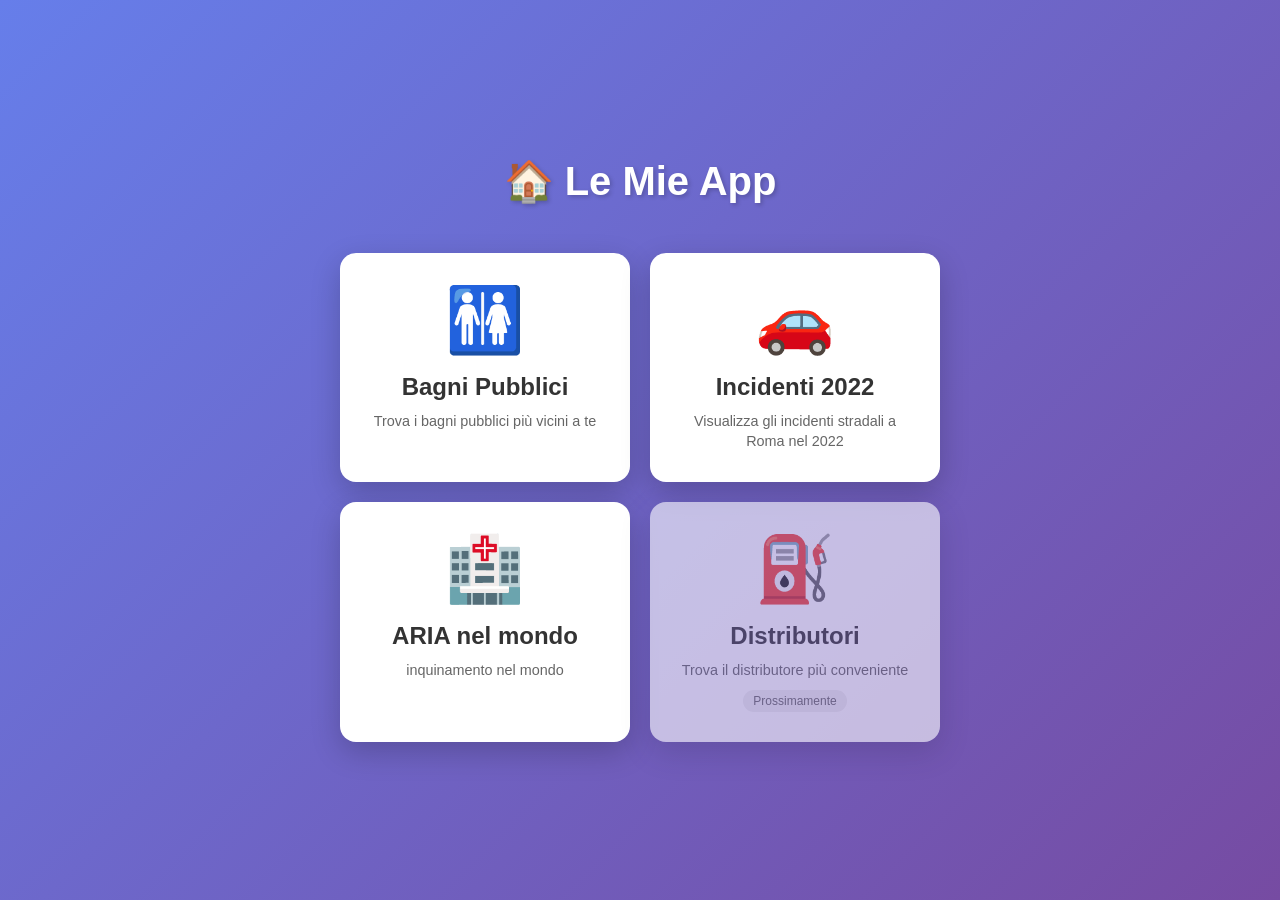
==== index.html @ 97393e70 "7_gen_05" ====
<!DOCTYPE html>
<html lang="it">
<head>
  <meta charset="utf-8" />
  <meta name="viewport" content="width=device-width, initial-scale=1.0">
  <title>Le Mie App</title>
  <meta http-equiv="Cache-Control" content="no-cache, no-store, must-revalidate">
  <meta http-equiv="Pragma" content="no-cache">
  <meta http-equiv="Expires" content="0">
  <style>
    * {
      margin: 0;
      padding: 0;
      box-sizing: border-box;
    }

    body {
      font-family: -apple-system, BlinkMacSystemFont, 'Segoe UI', Roboto, Oxygen, Ubuntu, Cantarell, sans-serif;
      background: linear-gradient(135deg, #667eea 0%, #764ba2 100%);
      min-height: 100vh;
      display: flex;
      align-items: center;
      justify-content: center;
      padding: 20px;
    }

    .container {
      max-width: 600px;
      width: 100%;
    }

    h1 {
      text-align: center;
      color: white;
      font-size: 2.5rem;
      margin-bottom: 3rem;
      text-shadow: 2px 2px 4px rgba(0,0,0,0.2);
    }

    .app-grid {
      display: grid;
      grid-template-columns: repeat(auto-fit, minmax(250px, 1fr));
      gap: 20px;
    }

    .app-card {
      background: white;
      border-radius: 16px;
      padding: 30px;
      text-align: center;
      box-shadow: 0 10px 30px rgba(0,0,0,0.2);
      transition: transform 0.3s ease, box-shadow 0.3s ease;
      cursor: pointer;
      text-decoration: none;
      color: inherit;
      display: block;
    }

    .app-card:hover {
      transform: translateY(-5px);
      box-shadow: 0 15px 40px rgba(0,0,0,0.3);
    }

    .app-icon {
      font-size: 4rem;
      margin-bottom: 15px;
    }

    .app-title {
      font-size: 1.5rem;
      font-weight: 600;
      color: #333;
      margin-bottom: 10px;
    }

    .app-description {
      font-size: 0.9rem;
      color: #666;
      line-height: 1.4;
    }

    .coming-soon {
      opacity: 0.6;
      cursor: not-allowed;
    }

    .coming-soon:hover {
      transform: none;
      box-shadow: 0 10px 30px rgba(0,0,0,0.2);
    }

    .badge {
      display: inline-block;
      background: #f0f0f0;
      color: #666;
      font-size: 0.75rem;
      padding: 4px 10px;
      border-radius: 12px;
      margin-top: 10px;
    }
  </style>
</head>
<body>
  <div class="container">
    <h1>🏠 Le Mie App</h1>
    
    <div class="app-grid">
      <a href="bagni-pubblici.html" class="app-card">
        <div class="app-icon">🚻</div>
        <div class="app-title">Bagni Pubblici</div>
        <div class="app-description">Trova i bagni pubblici più vicini a te</div>
      </a>

      <a href="incidenti-2022.html" class="app-card">
        <div class="app-icon">🚗</div>
        <div class="app-title">Incidenti 2022</div>
        <div class="app-description">Visualizza gli incidenti stradali a Roma nel 2022</div>
      </a>
      
      <a href="aria.html" class="app-card">
      
        <div class="app-icon">🏥</div>
        <div class="app-title">ARIA nel mondo</div>
        <div class="app-description">inquinamento nel mondo</div>
        </a>
     

      <div class="app-card coming-soon">
        <div class="app-icon">⛽</div>
        <div class="app-title">Distributori</div>
        <div class="app-description">Trova il distributore più conveniente</div>
        <div class="badge">Prossimamente</div>
      </div>
    </div>
  </div>
</body>
</html>
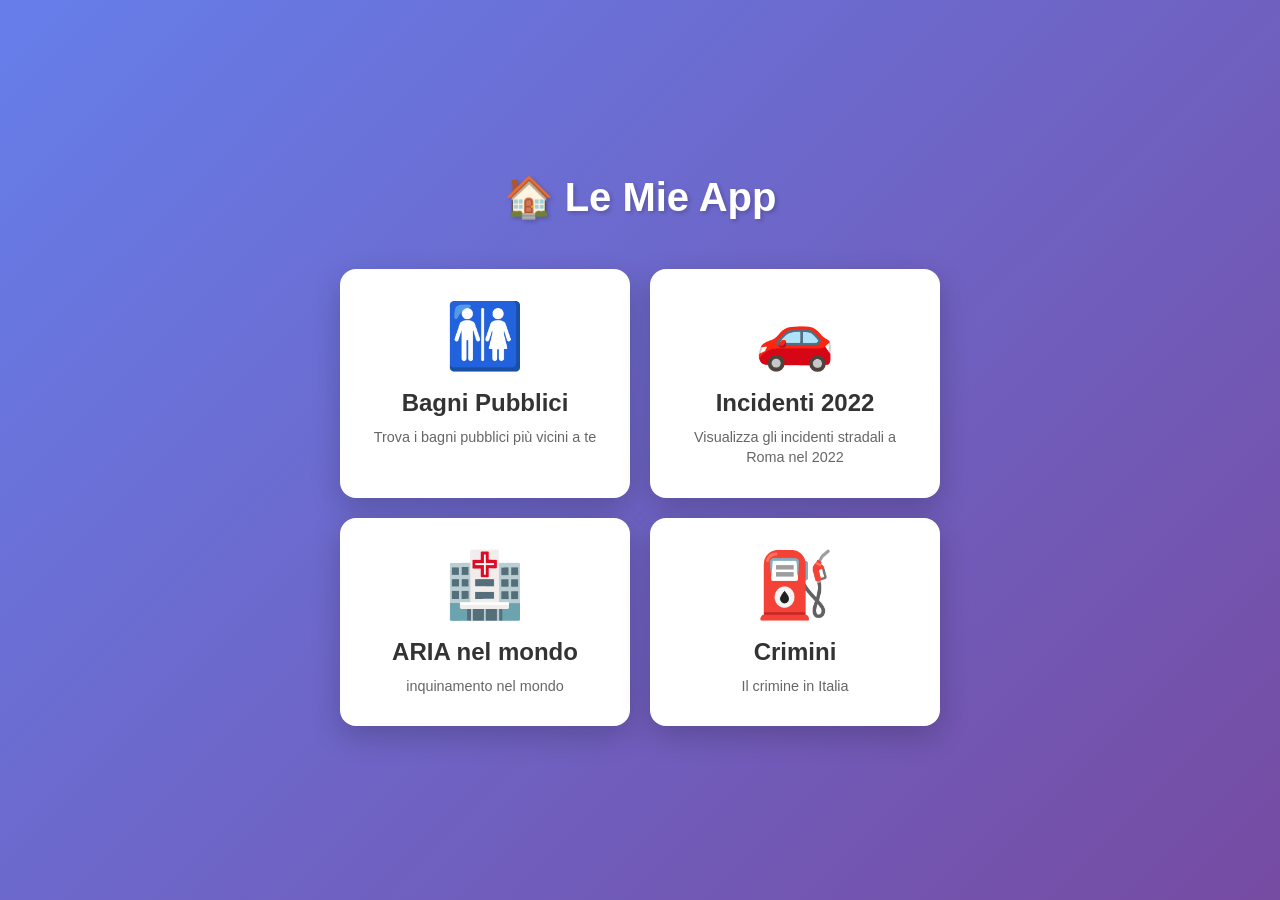
==== commit 5d7dc92a: "8_gen_01" ====
--- a/index.html
+++ b/index.html
@@ -124,12 +124,12 @@
         <div class="app-description">inquinamento nel mondo</div>
         </a>
      
-
-      <div class="app-card coming-soon">
+ <a href="mappa_pericolosita.html" class="app-card">
+      
         <div class="app-icon">⛽</div>
-        <div class="app-title">Distributori</div>
-        <div class="app-description">Trova il distributore più conveniente</div>
-        <div class="badge">Prossimamente</div>
+        <div class="app-title">Crimini</div>
+        <div class="app-description">Il crimine in Italia</div>
+       </a>
       </div>
     </div>
   </div>
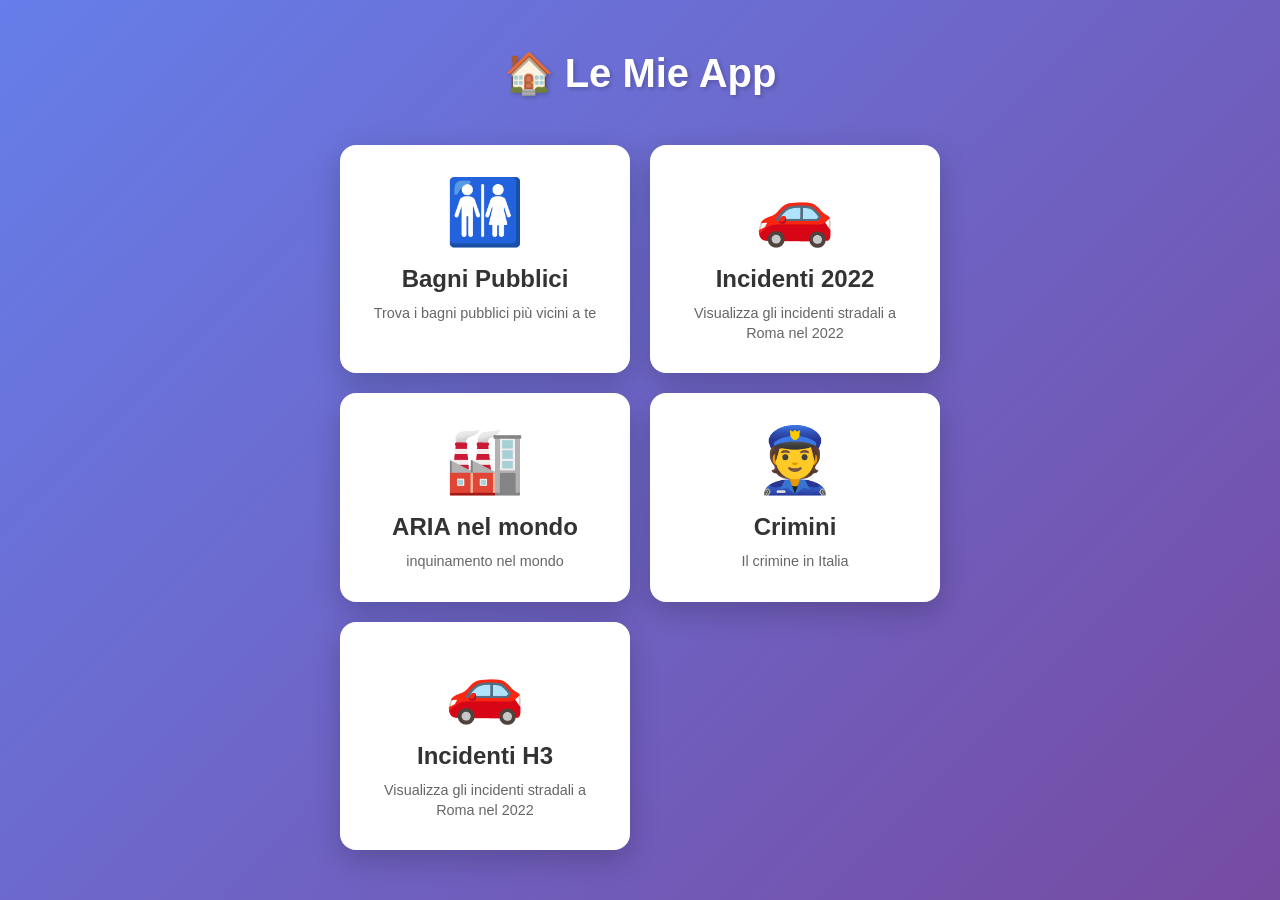
==== commit 5e76a191: "9-gen_01" ====
--- a/index.html
+++ b/index.html
@@ -119,16 +119,22 @@
       
       <a href="aria.html" class="app-card">
       
-        <div class="app-icon">🏥</div>
+        <div class="app-icon">🏭</div>
         <div class="app-title">ARIA nel mondo</div>
         <div class="app-description">inquinamento nel mondo</div>
         </a>
      
  <a href="mappa_pericolosita.html" class="app-card">
       
-        <div class="app-icon">⛽</div>
+        <div class="app-icon">👮</div>
         <div class="app-title">Crimini</div>
         <div class="app-description">Il crimine in Italia</div>
+       </a>
+        <a href="safety-map.html" class="app-card">
+      
+        <div class="app-icon">🚗</div>
+        <div class="app-title">Incidenti H3</div>
+        <div class="app-description">Visualizza gli incidenti stradali a Roma nel 2022</div>
        </a>
       </div>
     </div>
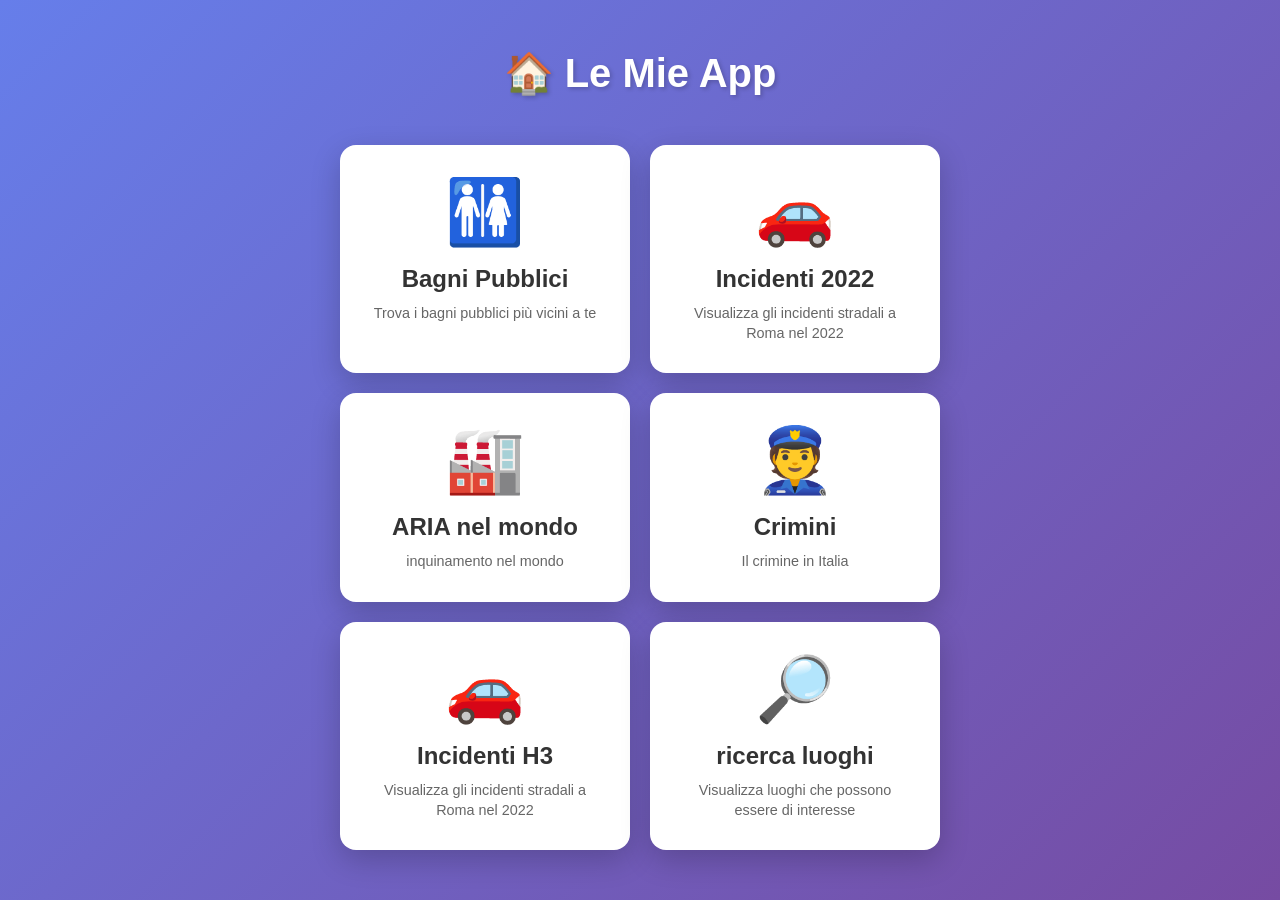
==== commit 5afcf3c4: "9_gen_02" ====
--- a/index.html
+++ b/index.html
@@ -136,6 +136,14 @@
         <div class="app-title">Incidenti H3</div>
         <div class="app-description">Visualizza gli incidenti stradali a Roma nel 2022</div>
        </a>
+ <a href="ricerca-luoghi.html" class="app-card">
+      
+        <div class="app-icon">🔎</div>
+        <div class="app-title">ricerca luoghi</div>
+        <div class="app-description">Visualizza luoghi che possono essere di interesse</div>
+       </a>
+
+
       </div>
     </div>
   </div>
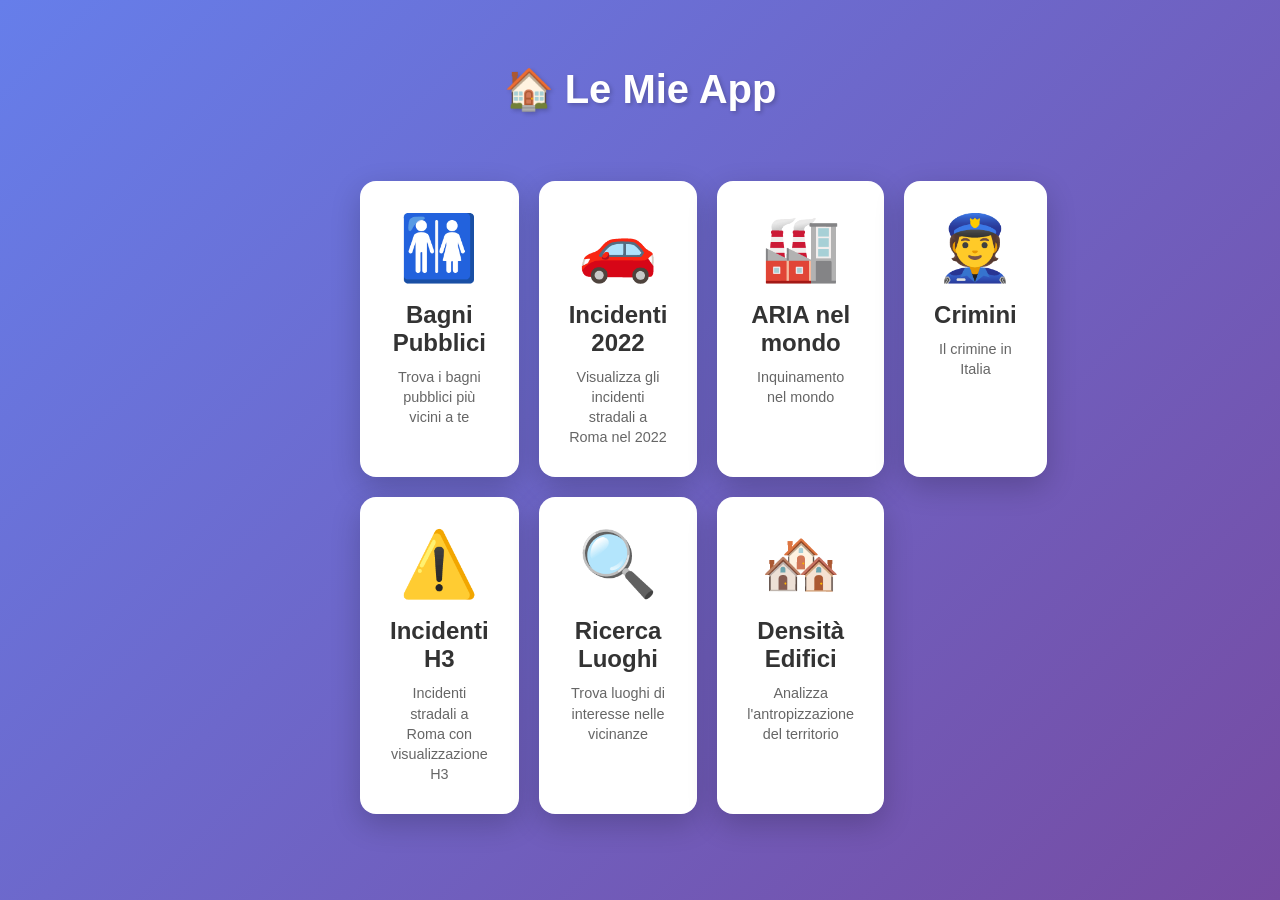
==== commit be81d6fe: "10_gen_02" ====
--- a/index.html
+++ b/index.html
@@ -37,11 +37,17 @@
       text-shadow: 2px 2px 4px rgba(0,0,0,0.2);
     }
 
-    .app-grid {
-      display: grid;
-      grid-template-columns: repeat(auto-fit, minmax(250px, 1fr));
-      gap: 20px;
-    }
+   .app-grid {
+    display: grid;
+    grid-template-columns: repeat(4, 1fr);
+    gap: 20px;
+    max-width: 1400px;
+    margin: 0 auto;
+    padding: 20px;
+  }
+
+
+
 
     .app-card {
       background: white;
@@ -118,33 +124,34 @@
       </a>
       
       <a href="aria.html" class="app-card">
-      
         <div class="app-icon">🏭</div>
         <div class="app-title">ARIA nel mondo</div>
-        <div class="app-description">inquinamento nel mondo</div>
-        </a>
+        <div class="app-description">Inquinamento nel mondo</div>
+      </a>
      
- <a href="mappa_pericolosita.html" class="app-card">
-      
+      <a href="mappa_pericolosita.html" class="app-card">
         <div class="app-icon">👮</div>
         <div class="app-title">Crimini</div>
         <div class="app-description">Il crimine in Italia</div>
-       </a>
-        <a href="safety-map.html" class="app-card">
+      </a>
       
-        <div class="app-icon">🚗</div>
+      <a href="safety-map.html" class="app-card">
+        <div class="app-icon">⚠️</div>
         <div class="app-title">Incidenti H3</div>
-        <div class="app-description">Visualizza gli incidenti stradali a Roma nel 2022</div>
-       </a>
- <a href="ricerca-luoghi.html" class="app-card">
+        <div class="app-description">Incidenti stradali a Roma con visualizzazione H3</div>
+      </a>
       
-        <div class="app-icon">🔎</div>
-        <div class="app-title">ricerca luoghi</div>
-        <div class="app-description">Visualizza luoghi che possono essere di interesse</div>
-       </a>
-
-
-      </div>
+      <a href="ricerca-luoghi.html" class="app-card">
+        <div class="app-icon">🔍</div>
+        <div class="app-title">Ricerca Luoghi</div>
+        <div class="app-description">Trova luoghi di interesse nelle vicinanze</div>
+      </a>
+      
+      <a href="densita-edifici.html" class="app-card">
+        <div class="app-icon">🏘️</div>
+        <div class="app-title">Densità Edifici</div>
+        <div class="app-description">Analizza l'antropizzazione del territorio</div>
+      </a>
     </div>
   </div>
 </body>
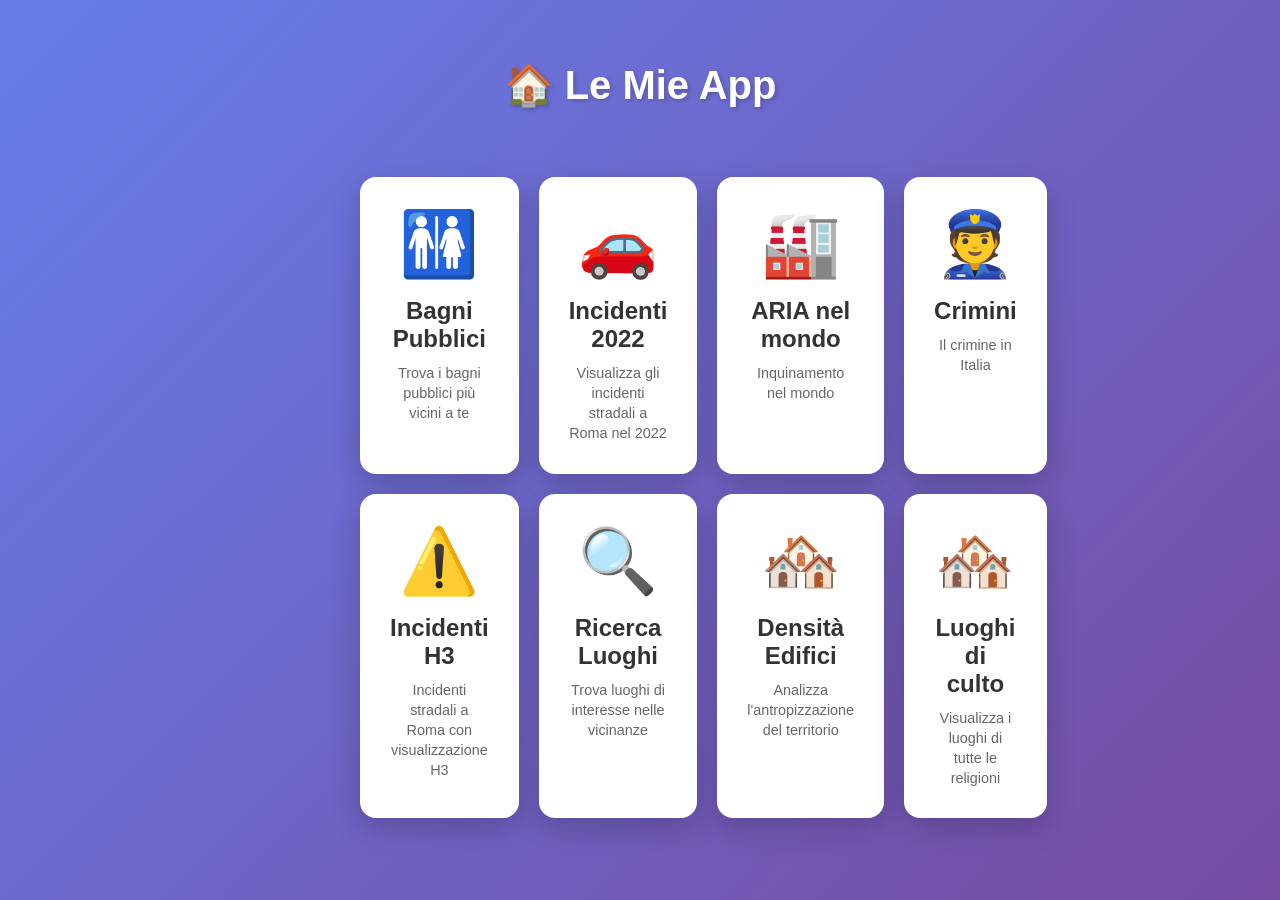
==== commit 8ba2c33f: "11_gen_01" ====
--- a/index.html
+++ b/index.html
@@ -152,6 +152,14 @@
         <div class="app-title">Densità Edifici</div>
         <div class="app-description">Analizza l'antropizzazione del territorio</div>
       </a>
+
+
+
+        <a href="luoghi-culto.html" class="app-card">
+        <div class="app-icon">🏘️</div>
+        <div class="app-title">Luoghi di culto</div>
+        <div class="app-description">Visualizza i luoghi di tutte le religioni</div>
+      </a>
     </div>
   </div>
 </body>
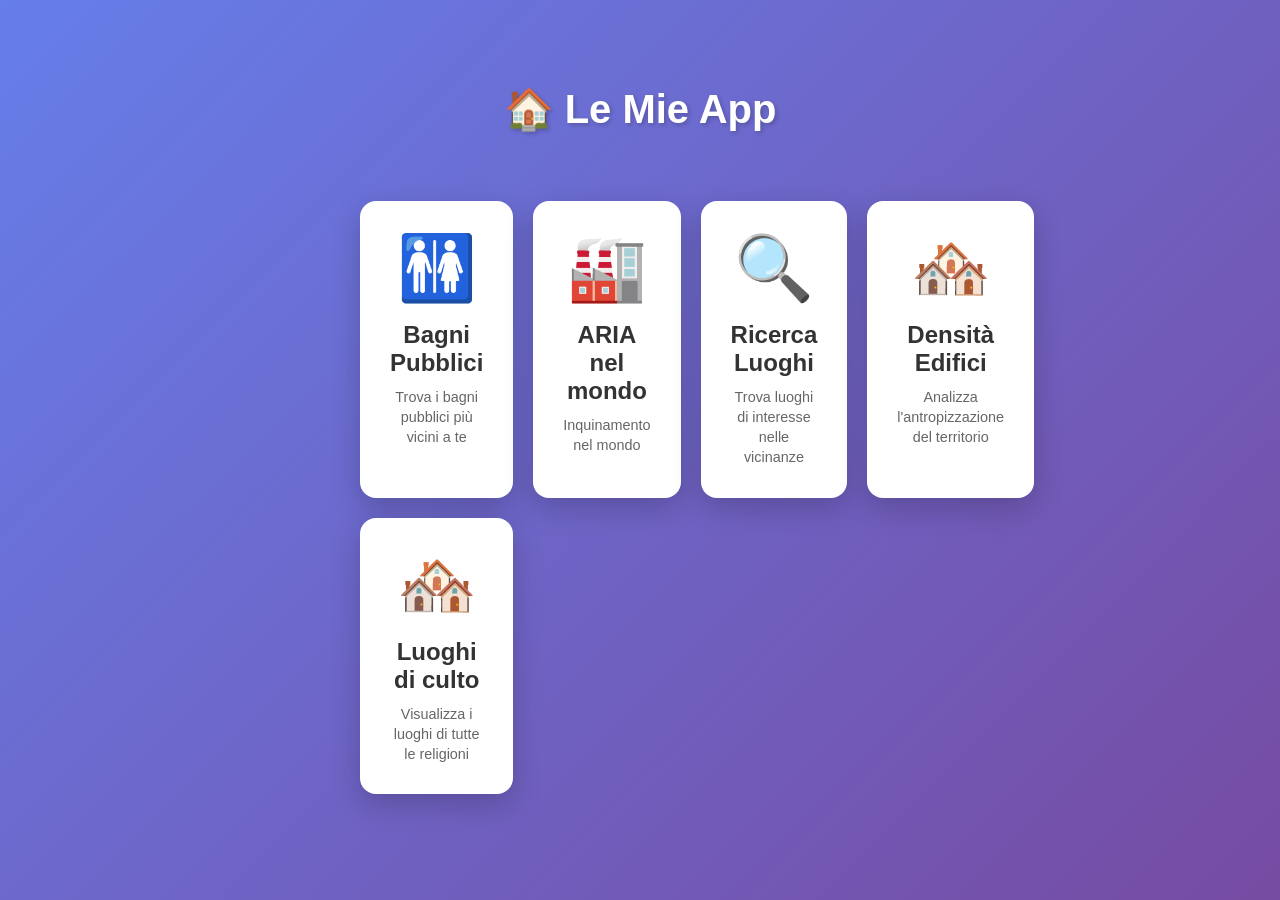
==== commit 0a6b5605: "20_gen_01" ====
--- a/index.html
+++ b/index.html
@@ -117,11 +117,7 @@
         <div class="app-description">Trova i bagni pubblici più vicini a te</div>
       </a>
 
-      <a href="incidenti-2022.html" class="app-card">
-        <div class="app-icon">🚗</div>
-        <div class="app-title">Incidenti 2022</div>
-        <div class="app-description">Visualizza gli incidenti stradali a Roma nel 2022</div>
-      </a>
+      
       
       <a href="aria.html" class="app-card">
         <div class="app-icon">🏭</div>
@@ -129,18 +125,9 @@
         <div class="app-description">Inquinamento nel mondo</div>
       </a>
      
-      <a href="mappa_pericolosita.html" class="app-card">
-        <div class="app-icon">👮</div>
-        <div class="app-title">Crimini</div>
-        <div class="app-description">Il crimine in Italia</div>
-      </a>
+    
       
-      <a href="safety-map.html" class="app-card">
-        <div class="app-icon">⚠️</div>
-        <div class="app-title">Incidenti H3</div>
-        <div class="app-description">Incidenti stradali a Roma con visualizzazione H3</div>
-      </a>
-      
+    
       <a href="ricerca-luoghi.html" class="app-card">
         <div class="app-icon">🔍</div>
         <div class="app-title">Ricerca Luoghi</div>
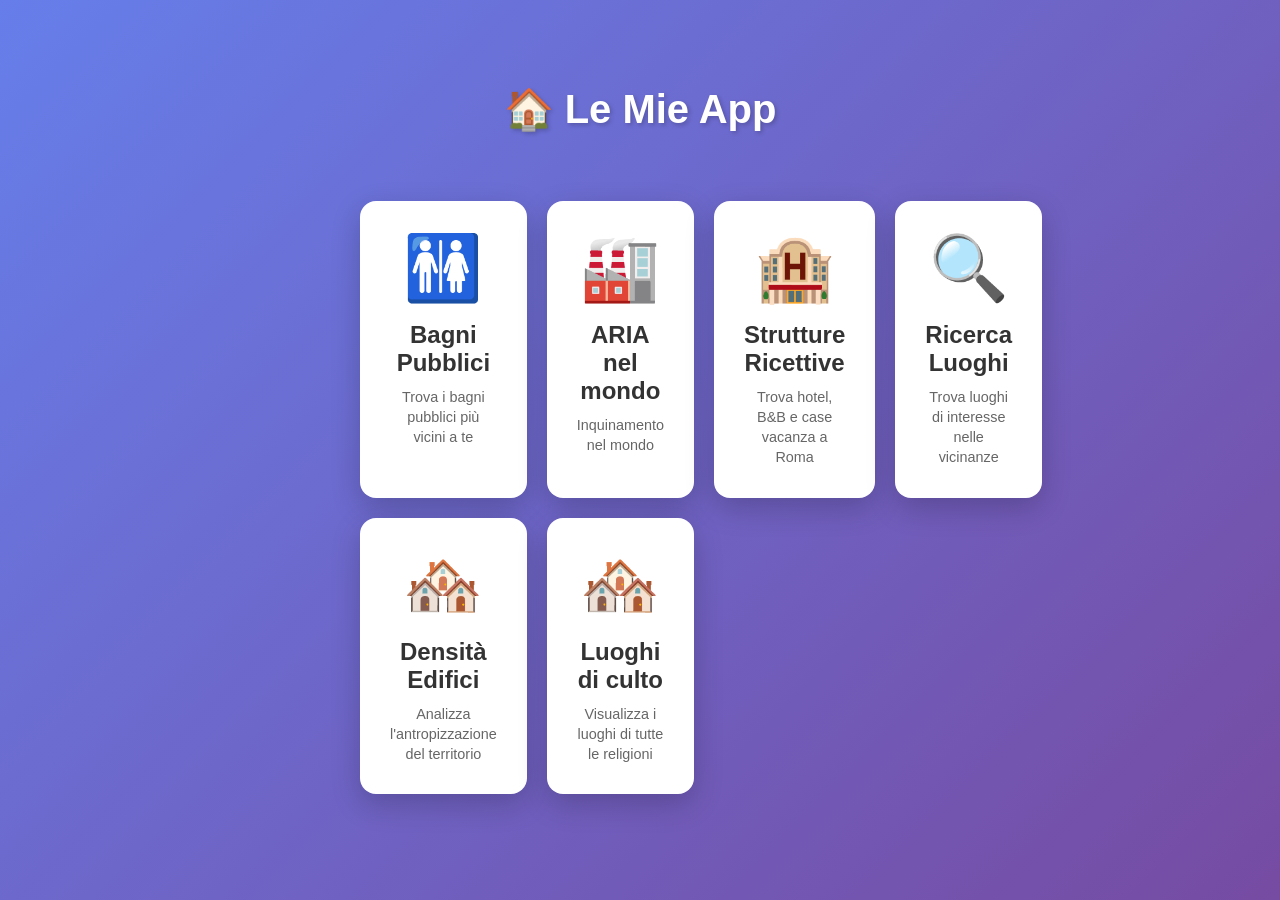
==== commit 2922190b: "20_gen_02" ====
--- a/index.html
+++ b/index.html
@@ -125,7 +125,11 @@
         <div class="app-description">Inquinamento nel mondo</div>
       </a>
      
-    
+    <a href="strutture_ricettive.html" class="app-card">
+        <div class="app-icon">🏨</div>
+        <div class="app-title">Strutture Ricettive</div>
+        <div class="app-description">Trova hotel, B&B e case vacanza a Roma</div>
+      </a>
       
     
       <a href="ricerca-luoghi.html" class="app-card">
